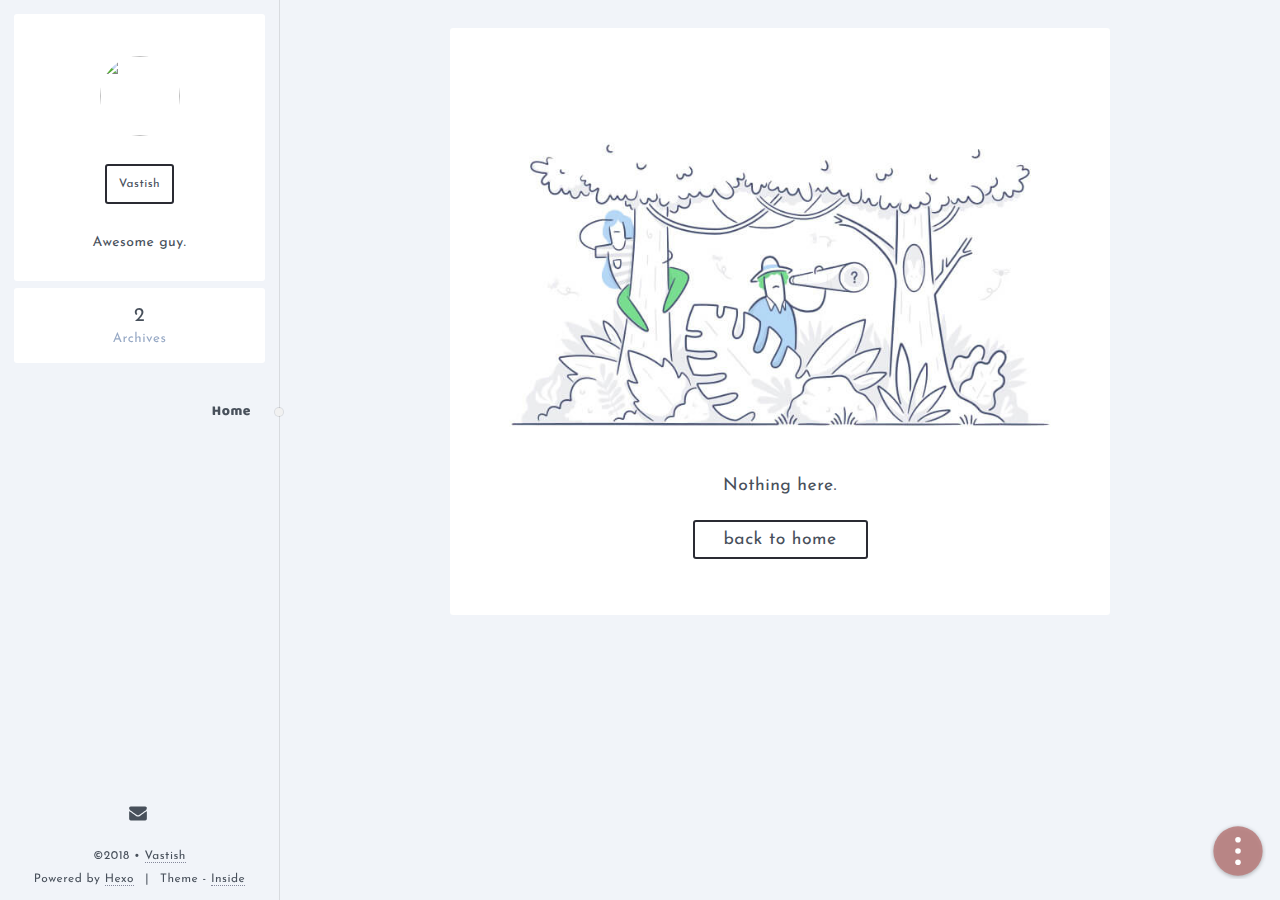
==== 404/index.html @ 2ad254d4 "Site updated: 2018-09-22 00:10:06" ====
<!doctype html>
<html lang="en">
<head>
<meta charset="utf-8">
<title>Vastish&#39;s Blog</title>
<base href="/">
<meta name="viewport" content="width=device-width, initial-scale=1, maximum-scale=1, user-scalable=0">
<link rel="canonical" href="http://yoursite.com/404/">
<link rel="icon" type="image/x-icon" href="/favicon.ico">
<meta name="apple-mobile-web-app-capable" content="yes">
<meta name="apple-mobile-web-app-status-bar-style" content="translucent">
<meta name="description" content="description">
<meta name="keywords" content="keywords">
<meta property="og:type" content="website">
<meta property="og:title" content="404">
<meta property="og:url" content="http://yoursite.com/404/index.html">
<meta property="og:site_name" content="Vastish&#39;s Blog">
<meta property="og:description" content="description">
<meta property="og:locale" content="default">
<meta name="twitter:card" content="summary">
<meta name="twitter:title" content="404">
<meta name="twitter:description" content="description">
<link rel="stylesheet" href="/theme.85c146ef9fd91888aa82.css">
<link rel="stylesheet" href="/styles.e0b2c88907193eccbec9.css">
<script src="/config.7781b620b435cb454a4a.js"></script>
</head>
<body>
<is-root></is-root>
<script src="/runtime.ec2944dd8b20ec099bf3.js"></script>
<script src="/polyfills.ed2657d804c224393fca.js"></script>
<script src="/main.ed508eb8352f5735be01.en.js"></script></body>
</html>
---- theme.85c146ef9fd91888aa82.css ----
body { background: url(/confectionary.png) \#f5f7fa !important; }@media (max-width: 975px) {
    .sidebar { background: url(/shattered-island.png) !important; }
  }
---- styles.e0b2c88907193eccbec9.css ----
@charset "UTF-8";@font-face{font-weight:400;font-style:normal;font-family:'Baloo Bhaijaan';src:local("Baloo Bhaijaan Regular"),local("BalooBhaijaan-Regular"),url(bbr.f32a0cd13ac49e36df74.woff2) format("woff2");unicode-range:U+0000-00FF,U+0131,U+0152-0153,U+02C6,U+02DA,U+02DC,U+2000-206F,U+2074,U+20AC,U+2212,U+2215}@font-face{font-weight:400;font-style:normal;font-family:'Josefin Sans';src:local("Josefin Sans Regular"),local("JosefinSans-Regular"),url(jsr.8ffec5420781e4995634.woff2) format("woff2");unicode-range:U+0000-00FF,U+0131,U+0152-0153,U+02C6,U+02DA,U+02DC,U+2000-206F,U+2074,U+20AC,U+2212,U+2215}@font-face{font-weight:300;font-style:normal;font-family:Montserrat;src:local("Montserrat Light"),local("Montserrat-Light"),url(ml.0a7c6df06e85d978d096.woff2) format("woff2");unicode-range:U+0000-00FF,U+0131,U+0152-0153,U+02BB-02BC,U+02C6,U+02DA,U+02DC,U+2000-206F,U+2074,U+20AC,U+2122,U+2191,U+2193,U+2212,U+2215,U+FEFF,U+FFFD}@font-face{font-weight:400;font-style:normal;font-family:Inconsolata;src:local("Inconsolata Regular"),local("Inconsolata-Regular"),url(ir.1ac22b3a85c6d7164927.woff2) format("woff2");unicode-range:U+0000-00FF,U+0131,U+0152-0153,U+02BB-02BC,U+02C6,U+02DA,U+02DC,U+2000-206F,U+2074,U+20AC,U+2122,U+2191,U+2193,U+2212,U+2215,U+FEFF,U+FFFD}@font-face{font-weight:400;font-style:normal;font-family:Icon;src:url([data-uri]) format("woff")}[class^=icon-]:before{color:inherit;text-transform:none;font-style:normal;font-family:Icon;line-height:inherit}[class^=icon-].mid:before{vertical-align:middle}.icon-wechat:before{content:""}.icon-paypal:before{content:""}.icon-bitcoin:before{content:""}.icon-soundcloud:before{content:""}.icon-pinterest:before{content:""}.icon-youtube:before{content:""}.icon-tumblr:before{content:""}.icon-linkedin:before{content:""}.icon-myspace:before{content:""}.icon-disqus:before{content:""}.icon-hangouts:before{content:""}.icon-email:before{content:""}.icon-facebook:before{content:""}.icon-dribbble:before{content:""}.icon-telegram:before{content:""}.icon-qq:before{content:""}.icon-instagram:before{content:""}.icon-weibo:before{content:""}.icon-googleplus:before{content:""}.icon-feed:before{content:""}.icon-twitter:before{content:""}.icon-github:before{content:""}.icon-toc:before{content:""}.icon-quill:before{content:""}.icon-calendar:before{content:""}.icon-archives:before{content:""}.icon-search:before{content:""}.icon-sidebar:before{content:""}.icon-arrow-up:before{content:""}.icon-arrow-right:before{content:""}.icon-arrow-left:before{content:""}.icon-arrow-down:before{content:""}.icon-more:before{content:""}html{overflow:hidden;height:100%;font-size:14px}@media screen and (max-width:359px){html{font-size:12px}}*{box-sizing:border-box}body{overflow:hidden;margin:0;height:100%;background-color:#f1f4f9;color:#48505b;letter-spacing:.5px;font-family:Josefin Sans,"PingFang SC","Microsoft JhengHei","Microsoft YaHei",sans-serif;text-rendering:geometricPrecision;-webkit-font-smoothing:antialiased;-webkit-tap-highlight-color:transparent}h1,h2,h3,h4,h5,h6{letter-spacing:1px;font-weight:400;line-height:1.4em}h1{font-size:1.8rem}h2{font-size:1.428rem}h3{font-size:1.286rem}h4{font-size:1.142rem}h5,h6{font-size:1rem}a{color:inherit;text-decoration:none;cursor:pointer}canvas,iframe{display:block;margin:1.5rem auto;max-width:100%}img{max-width:100%}blockquote{margin:0;padding:0}table{border-spacing:0;border-collapse:collapse;font-size:inherit}td,th{padding:0}code,pre{font-size:95%;font-family:Inconsolata,Consolas,courier,monospace,"PingFang SC","Microsoft JhengHei","Microsoft YaHei",sans-serif;-webkit-font-smoothing:initial;-moz-osx-font-smoothing:initial}code{margin:0 1px;padding:3px 5px;border-radius:3px;background-color:#f5f7fa;color:#be516e}pre{padding:.75rem 1rem;line-height:1.6;border:1px solid #eaecee;border-radius:3px}pre pre{border:0}pre code{background:0 0;margin:0;padding:0;color:inherit}:focus{outline:0}::-moz-selection{background-color:rgba(0,0,0,.1)}::selection{background-color:rgba(0,0,0,.1)}::-webkit-scrollbar{width:8px;height:4px}@media (max-width:656px){::-webkit-scrollbar{width:0;height:0;background:0 0}}::-webkit-scrollbar-thumb{background-color:rgba(52,73,94,.1)}::-webkit-scrollbar-thumb:hover{background-color:rgba(52,73,94,.8)}.sidebar footer>p a{border-bottom:1px dotted #85889b;transition:border-color .15s}.sidebar footer>p a:hover{border-bottom:1px solid #2a2b33;color:#000}@media (max-width:975px){.sidebar footer>p a:hover{border-color:#fff;color:inherit}}.highlight{position:relative;overflow-x:auto;margin:1.5rem 0;border:1px solid #eaecee;border-radius:3px}.highlight .line{height:1.6em}.highlight pre{border:0;margin:0}.highlight code{background:0 0}.highlight .gutter pre{padding:.75rem .25rem .75rem .75rem;opacity:.4;text-align:right}.highlight figcaption{padding:.5rem 1rem;line-height:1.2}.highlight figcaption+table{border-top:1px solid #eaecee;border-collapse:separate}.highlight figcaption+table:before{position:absolute;left:0;right:0;margin-top:-1px;content:'';border-top:1px solid #eaecee}.highlight figcaption a{display:inline-block;margin:0 5px;padding:6px 6px 4px;border:1px solid #eaecee;border-radius:3px;font-size:.85em}.highlight figcaption a:hover{border:1px solid #eaecee;background-color:#eaecee}.highlight .comment,.highlight .title{color:#95a5b3}.highlight .regexp,.highlight .tag,.highlight .variable,.highlight.css .class,.highlight.css .id,.highlight.css .pseudo,.highlight.html .doctype,.highlight.ruby .constant,.highlight.xml .doctype,.highlight.xml .pi,.highlight.xml .tag .title{color:#5d6c7b}.highlight .attribute{color:#258}.highlight .built_in,.highlight .constant,.highlight .literal,.highlight .number,.highlight .params,.highlight .pragma,.highlight .preprocessor{color:#40464a}.highlight.css .rules .attribute,.highlight.ruby .class .title{color:#2980b9}.highlight .header,.highlight .inheritance,.highlight .string,.highlight .value,.highlight.ruby .symbol,.highlight.xml .cdata{color:#be516e}.highlight.css .hexcolor{color:#1fad83}.highlight .function,.highlight.coffeescript .title,.highlight.javascript .title,.highlight.perl .sub,.highlight.python .decorator,.highlight.python .title,.highlight.ruby .function .title,.highlight.ruby .title .keyword{color:#944770}.highlight .keyword,.highlight.javascript .function{color:#239371}.highlight.css .value span{color:#be516e!important}.article{word-wrap:break-word;line-height:1.8}.article.dropcap::first-letter{float:left;margin:.5rem .4rem 0 0;font-size:2.9rem;line-height:1}.article h2,.article h3,.article h4,.article h5,.article h6{margin:1.44rem 0 1rem;padding-top:10px;font-weight:700}.article h2{position:relative;margin:2em 0 1em}.article img{vertical-align:text-bottom}.article>p:first-child>img:first-child{margin:0 auto 2rem}.article hr{margin:2.5em auto;width:4px;height:4px;border:none;border-radius:2px;background-color:#eaecee;box-shadow:1em 0 0 0 #eaecee,-1em 0 0 0 #eaecee}.article blockquote{margin:2em 0;padding-left:20px;border-left:4px solid #eaecee}.article blockquote footer cite{word-break:break-all}.article blockquote footer cite:before{padding:0 .3em;content:"—"}.article ol,.article ul{padding:0 2rem}.article ul li input[type=checkbox]{display:inline-block;margin-left:-1rem;vertical-align:middle}.article ol>li{list-style-type:decimal}.article ol>li>ol>li{list-style-type:lower-alpha}.article ol>li>ol>li>ol>li{list-style-type:lower-roman}.article ul>li>ul>li{list-style-type:disc}.article li{list-style-type:circle;line-height:2}.article a{border-bottom:1px dotted #85889b;transition:color,border-color .25s}.article a:hover{border-bottom:1px solid #2a2b33;color:#000}.bounded{margin:1.5em 0;overflow-x:auto}.bounded>*{display:table;min-width:100%}.bounded .table table{margin:auto;min-width:100%}.bounded .table td,.bounded .table th{padding:.75em 1em;border:1px solid #eaecee}.bounded .table th{white-space:nowrap;font-weight:700;text-align:inherit}.bounded .table td{white-space:pre}.bounded .table tbody tr:nth-child(even){background-color:#f5f7fa}.v-not-found{display:block;padding:1px 2.25rem 4rem!important;background:url(404.12848da7f1026d4027da.jpg) 50% 10%/contain no-repeat #fff;border-radius:3px}.v-not-found>div{margin:74% auto 0;background-color:#fff;text-align:center;font-size:1.25rem;line-height:1.8em}@media (max-width:656px){.v-not-found{border:0;border-radius:0;padding:1.5rem}.v-not-found>div{margin-top:100%}}.v-not-found>div>a{display:block;margin:1em auto 0;padding:.3em .5em .2rem;width:10em;border-radius:3px;box-shadow:inset 0 0 0 2px #2a2b33;text-align:center}.v-not-found>div>a:active,.v-not-found>div>a:hover{background-color:#2a2b33;color:#fff}
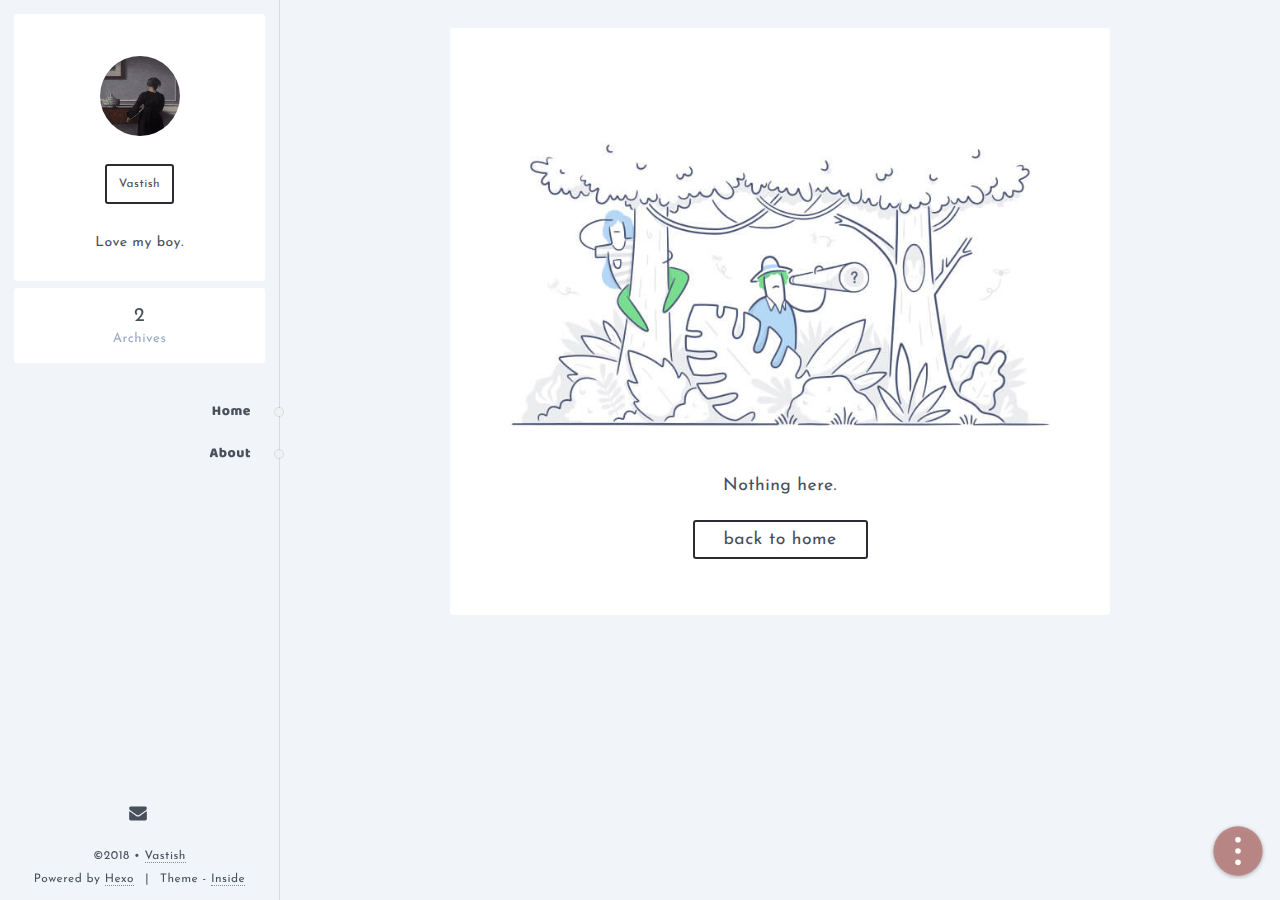
==== commit 6aa4f60b: "Site updated: 2018-09-22 00:51:30" ====
--- a/404/index.html
+++ b/404/index.html
@@ -22,7 +22,7 @@
 <meta name="twitter:description" content="description">
 <link rel="stylesheet" href="/theme.85c146ef9fd91888aa82.css">
 <link rel="stylesheet" href="/styles.e0b2c88907193eccbec9.css">
-<script src="/config.7781b620b435cb454a4a.js"></script>
+<script src="/config.d4d2450ec9c5ae991c08.js"></script>
 </head>
 <body>
 <is-root></is-root>
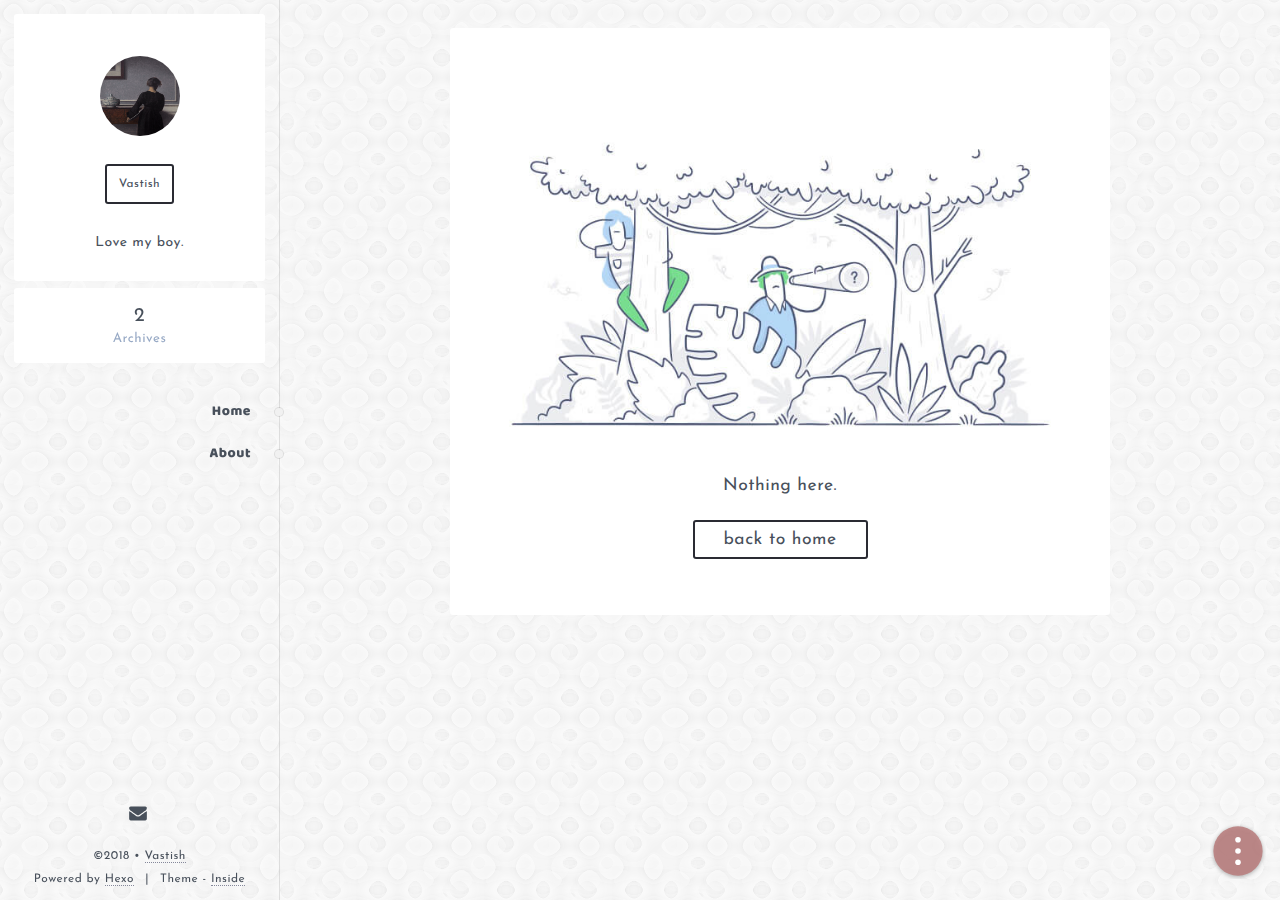
==== commit b5ba3097: "Site updated: 2018-09-22 01:00:04" ====
--- a/404/index.html
+++ b/404/index.html
@@ -20,7 +20,7 @@
 <meta name="twitter:card" content="summary">
 <meta name="twitter:title" content="404">
 <meta name="twitter:description" content="description">
-<link rel="stylesheet" href="/theme.85c146ef9fd91888aa82.css">
+<link rel="stylesheet" href="/theme.0d56b33abee1024a8682.css">
 <link rel="stylesheet" href="/styles.e0b2c88907193eccbec9.css">
 <script src="/config.d4d2450ec9c5ae991c08.js"></script>
 </head>
--- a/theme.0d56b33abee1024a8682.css
+++ b/theme.0d56b33abee1024a8682.css
@@ -0,0 +1,3 @@
+body { background: url(/confectionary.png) !important; }@media (max-width: 975px) {
+    .sidebar { background: url(/shattered-island.png) !important; }
+  }